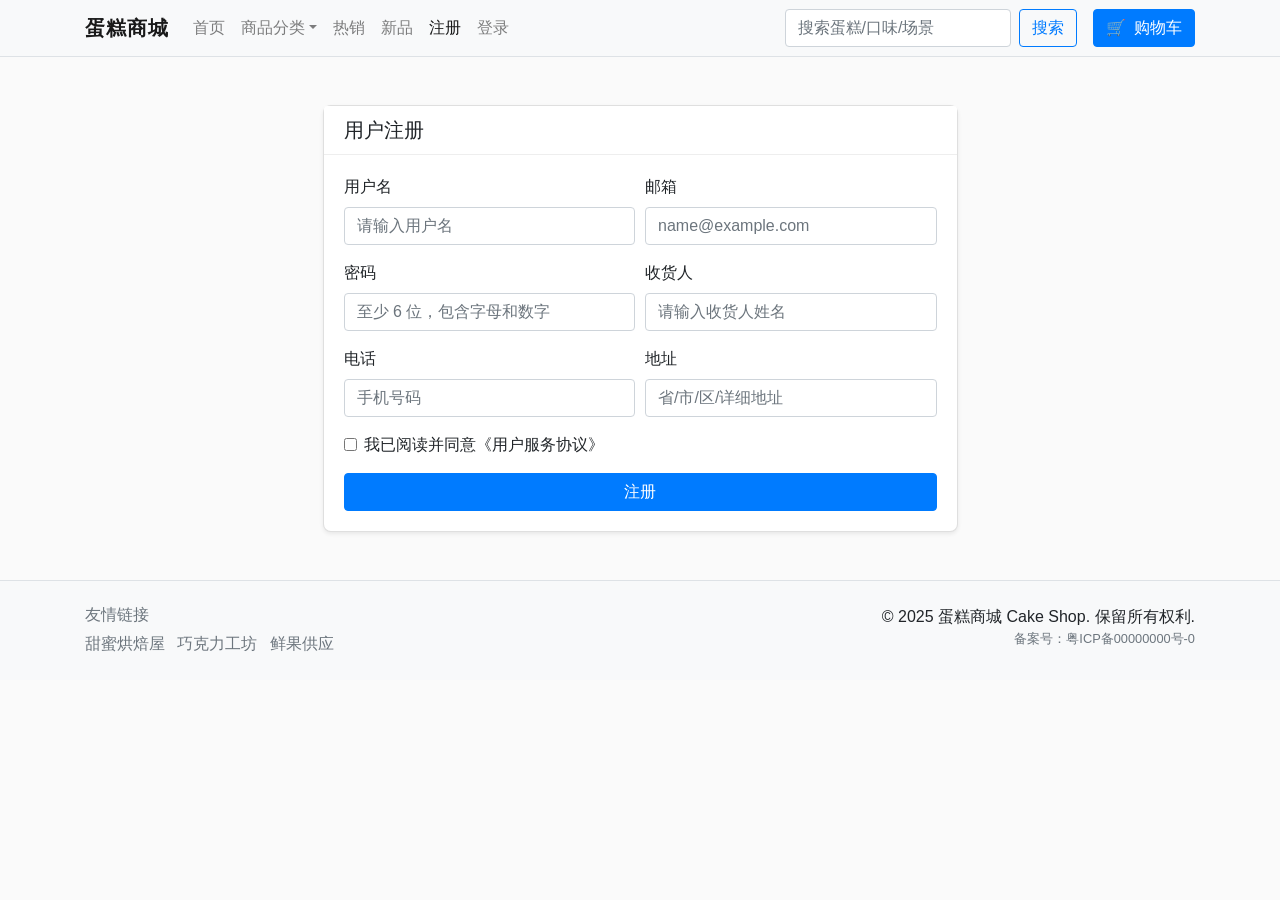
==== register.html @ 141420f1 "feat: Add cake shop registration page with validation Co-authored-by: 2045000854 <2045000854@qq.com>" ====
<!DOCTYPE html>
<html lang="zh-CN">
<head>
    <meta charset="UTF-8" />
    <meta name="viewport" content="width=device-width, initial-scale=1, shrink-to-fit=no" />
    <title>蛋糕商城 - 用户注册</title>
    <!-- Bootstrap 4 CSS -->
    <link rel="stylesheet" href="https://cdn.jsdelivr.net/npm/bootstrap@4.6.2/dist/css/bootstrap.min.css" integrity="sha384-xOolHFLEh07PJGoPkLv1IbcEPTNtaed2xpHsD9ESMhqIYd0nLMwNLD69Npy4HI+N" crossorigin="anonymous">
    <link rel="stylesheet" href="assets/css/styles.css" />
</head>
<body>
    <!-- 顶部导航栏 -->
    <nav class="navbar navbar-expand-lg navbar-light bg-light border-bottom">
        <div class="container">
            <a class="navbar-brand font-weight-bold" href="#">蛋糕商城</a>
            <button class="navbar-toggler" type="button" data-toggle="collapse" data-target="#mainNavbar" aria-controls="mainNavbar" aria-expanded="false" aria-label="Toggle navigation">
                <span class="navbar-toggler-icon"></span>
            </button>

            <div class="collapse navbar-collapse" id="mainNavbar">
                <ul class="navbar-nav mr-auto">
                    <li class="nav-item"><a class="nav-link" href="#">首页</a></li>
                    <li class="nav-item dropdown">
                        <a class="nav-link dropdown-toggle" href="#" id="categoriesDropdown" role="button" data-toggle="dropdown" aria-haspopup="true" aria-expanded="false">商品分类</a>
                        <div class="dropdown-menu" aria-labelledby="categoriesDropdown">
                            <a class="dropdown-item" href="#">生日蛋糕</a>
                            <a class="dropdown-item" href="#">芝士蛋糕</a>
                            <a class="dropdown-item" href="#">慕斯蛋糕</a>
                            <div class="dropdown-divider"></div>
                            <a class="dropdown-item" href="#">更多分类</a>
                        </div>
                    </li>
                    <li class="nav-item"><a class="nav-link" href="#">热销</a></li>
                    <li class="nav-item"><a class="nav-link" href="#">新品</a></li>
                    <li class="nav-item active"><a class="nav-link" href="#">注册</a></li>
                    <li class="nav-item"><a class="nav-link" href="#">登录</a></li>
                </ul>

                <!-- 搜索与购物车入口 -->
                <form class="form-inline my-2 my-lg-0 mr-3" onsubmit="return false;">
                    <input class="form-control mr-sm-2" type="search" placeholder="搜索蛋糕/口味/场景" aria-label="Search">
                    <button class="btn btn-outline-primary my-2 my-sm-0" type="submit">搜索</button>
                </form>
                <a href="#" class="btn btn-primary">
                    <span class="mr-1">🛒</span> 购物车
                </a>
            </div>
        </div>
    </nav>

    <!-- 主体注册表单 -->
    <main class="py-5">
        <div class="container">
            <div class="row justify-content-center">
                <div class="col-lg-8 col-xl-7">
                    <div class="card shadow-sm">
                        <div class="card-header bg-white">
                            <h5 class="mb-0">用户注册</h5>
                        </div>
                        <div class="card-body">
                            <form id="registerForm" novalidate>
                                <div class="form-row">
                                    <div class="form-group col-md-6">
                                        <label for="username">用户名</label>
                                        <input type="text" class="form-control" id="username" name="username" placeholder="请输入用户名" required>
                                        <div class="invalid-feedback">用户名为 3-16 个字符（字母/数字/下划线）。</div>
                                    </div>
                                    <div class="form-group col-md-6">
                                        <label for="email">邮箱</label>
                                        <input type="email" class="form-control" id="email" name="email" placeholder="name@example.com" required>
                                        <div class="invalid-feedback">请输入有效的邮箱地址。</div>
                                    </div>
                                </div>

                                <div class="form-row">
                                    <div class="form-group col-md-6">
                                        <label for="password">密码</label>
                                        <input type="password" class="form-control" id="password" name="password" placeholder="至少 6 位，包含字母和数字" required>
                                        <div class="invalid-feedback">密码至少 6 位，并包含字母和数字。</div>
                                    </div>
                                    <div class="form-group col-md-6">
                                        <label for="receiver">收货人</label>
                                        <input type="text" class="form-control" id="receiver" name="receiver" placeholder="请输入收货人姓名" required>
                                        <div class="invalid-feedback">请填写收货人姓名。</div>
                                    </div>
                                </div>

                                <div class="form-row">
                                    <div class="form-group col-md-6">
                                        <label for="phone">电话</label>
                                        <input type="tel" class="form-control" id="phone" name="phone" placeholder="手机号码" required>
                                        <div class="invalid-feedback">请输入有效的手机号码。</div>
                                    </div>
                                    <div class="form-group col-md-6">
                                        <label for="address">地址</label>
                                        <input type="text" class="form-control" id="address" name="address" placeholder="省/市/区/详细地址" required>
                                        <div class="invalid-feedback">请填写详细地址。</div>
                                    </div>
                                </div>

                                <div class="form-group form-check">
                                    <input type="checkbox" class="form-check-input" id="agree" required>
                                    <label class="form-check-label" for="agree">我已阅读并同意《用户服务协议》</label>
                                    <div class="invalid-feedback">请先阅读并同意服务协议。</div>
                                </div>

                                <button type="submit" class="btn btn-primary btn-block">注册</button>
                            </form>
                        </div>
                    </div>
                </div>
            </div>
        </div>
    </main>

    <!-- 页脚 -->
    <footer class="border-top py-4 bg-light">
        <div class="container">
            <div class="row">
                <div class="col-md-6 mb-3 mb-md-0">
                    <h6 class="text-uppercase text-muted">友情链接</h6>
                    <ul class="list-inline mb-0">
                        <li class="list-inline-item"><a href="#">甜蜜烘焙屋</a></li>
                        <li class="list-inline-item"><a href="#">巧克力工坊</a></li>
                        <li class="list-inline-item"><a href="#">鲜果供应</a></li>
                    </ul>
                </div>
                <div class="col-md-6 text-md-right">
                    <div>© 2025 蛋糕商城 Cake Shop. 保留所有权利.</div>
                    <div class="small text-muted">备案号：粤ICP备00000000号-0</div>
                </div>
            </div>
        </div>
    </footer>

    <!-- JS: jQuery + Popper + Bootstrap 4 -->
    <script src="https://cdn.jsdelivr.net/npm/jquery@3.5.1/dist/jquery.slim.min.js" integrity="sha384-DfXdz2htPH0lsSSs5nCTpuj/zy4C+OGpamoFVy38MVBnE+IbbVYUew+OrCXaRkfj" crossorigin="anonymous"></script>
    <script src="https://cdn.jsdelivr.net/npm/popper.js@1.16.1/dist/umd/popper.min.js" integrity="sha384-9/reFTGAW83EW2RDu2S0VKaIzap3H66lZH81PoYlFhbGU+6BZp6G7niu735Sk7lN" crossorigin="anonymous"></script>
    <script src="https://cdn.jsdelivr.net/npm/bootstrap@4.6.2/dist/js/bootstrap.min.js" integrity="sha384-+YQ4/9IY1SwEJvG1J8a1G1zEoZK0s8AjtKq6HgMHpmYF1l38aZ9spY+FctfKZ3c3" crossorigin="anonymous"></script>
    <script src="assets/js/validation.js"></script>
</body>
</html>
---- assets/css/styles.css ----
/* 基础微调 */
body {
  background-color: #fafafa;
}

.navbar-brand {
  letter-spacing: 1px;
}

/* 表单卡片阴影与间距 */
.card {
  border-radius: 0.5rem;
}

.card-header {
  border-bottom: 1px solid #eee;
}

/* 页脚样式 */
footer a {
  color: #6c757d;
}

footer a:hover {
  color: #343a40;
  text-decoration: none;
}

/* 自定义校验状态样式微调 */
.was-validated .form-control:invalid, .form-control.is-invalid {
  background-image: none;
}

.was-validated .form-control:valid, .form-control.is-valid {
  background-image: none;
}
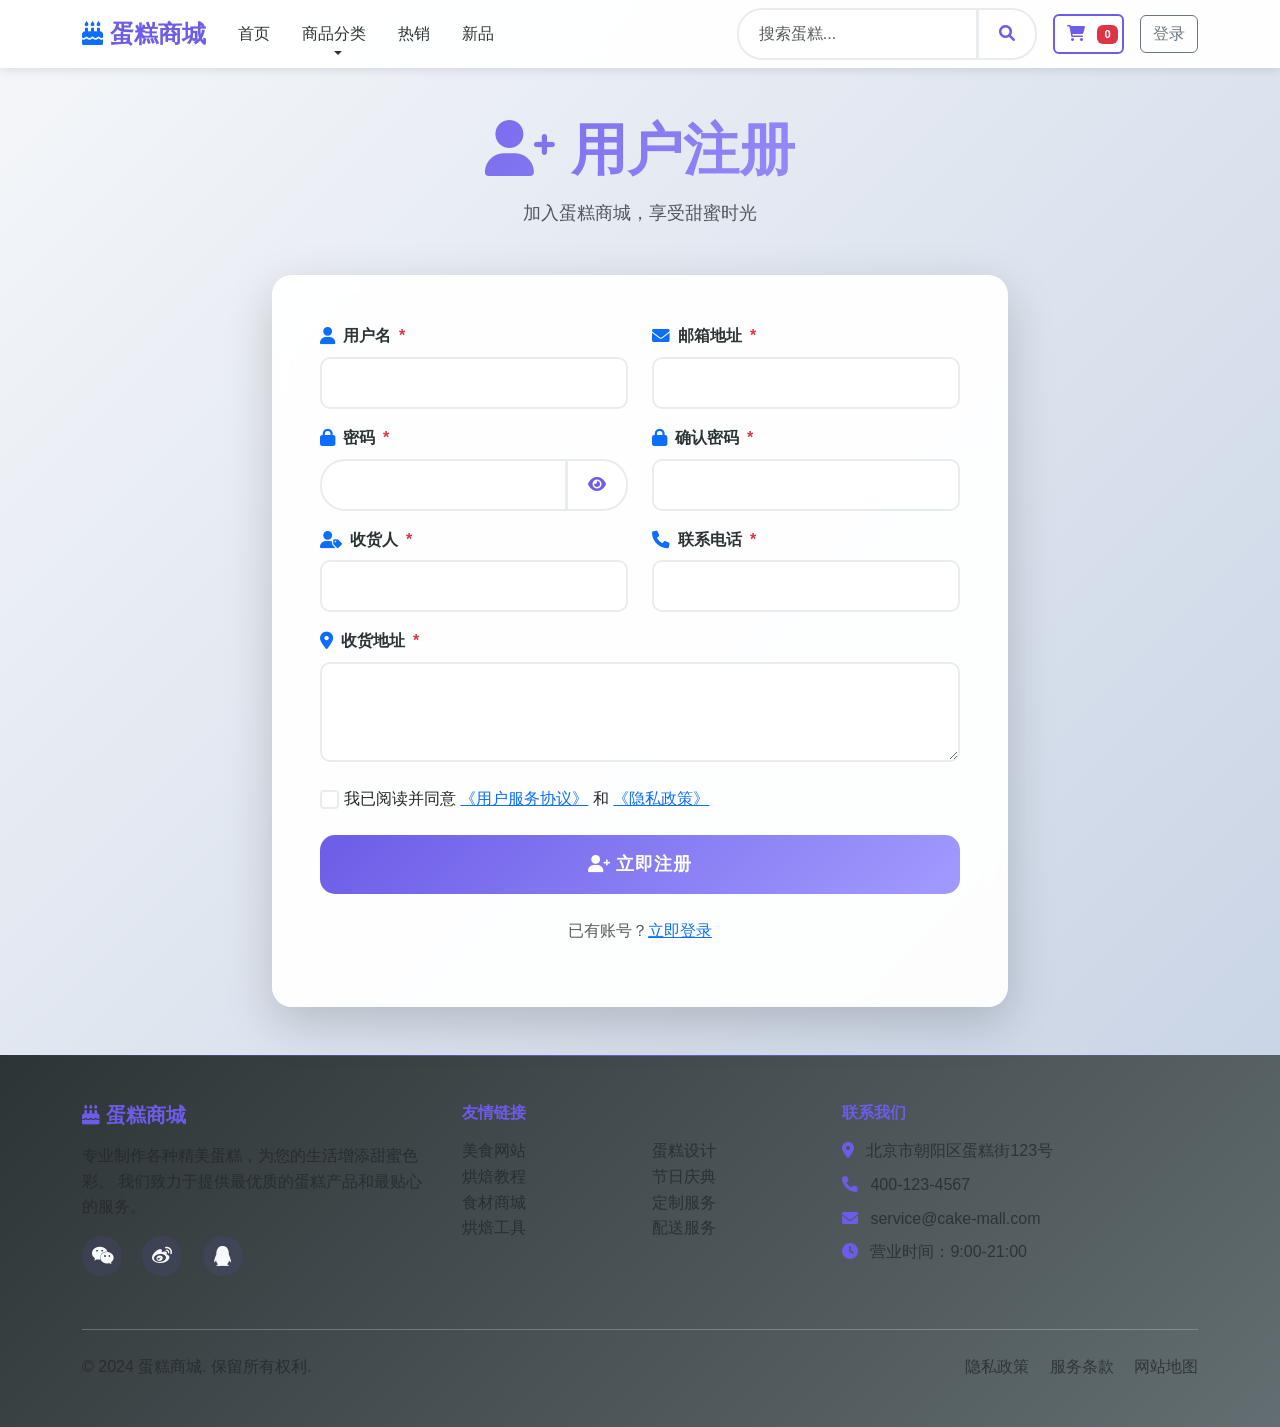
==== commit a8c1122b: "feat: Add cake shop user registration page Co-authored-by: 2045000854 <2045000854@qq.com>" ====
--- a/register.html
+++ b/register.html
@@ -1,112 +1,214 @@
 <!DOCTYPE html>
 <html lang="zh-CN">
 <head>
-    <meta charset="UTF-8" />
-    <meta name="viewport" content="width=device-width, initial-scale=1, shrink-to-fit=no" />
+    <meta charset="UTF-8">
+    <meta name="viewport" content="width=device-width, initial-scale=1.0">
     <title>蛋糕商城 - 用户注册</title>
-    <!-- Bootstrap 4 CSS -->
-    <link rel="stylesheet" href="https://cdn.jsdelivr.net/npm/bootstrap@4.6.2/dist/css/bootstrap.min.css" integrity="sha384-xOolHFLEh07PJGoPkLv1IbcEPTNtaed2xpHsD9ESMhqIYd0nLMwNLD69Npy4HI+N" crossorigin="anonymous">
-    <link rel="stylesheet" href="assets/css/styles.css" />
+    <!-- Bootstrap CSS -->
+    <link href="https://cdn.jsdelivr.net/npm/bootstrap@5.3.0/dist/css/bootstrap.min.css" rel="stylesheet">
+    <!-- Font Awesome 图标 -->
+    <link rel="stylesheet" href="https://cdnjs.cloudflare.com/ajax/libs/font-awesome/6.0.0/css/all.min.css">
+    <!-- 自定义CSS -->
+    <link rel="stylesheet" href="styles.css">
 </head>
 <body>
-    <!-- 顶部导航栏 -->
-    <nav class="navbar navbar-expand-lg navbar-light bg-light border-bottom">
+    <!-- 导航栏 -->
+    <nav class="navbar navbar-expand-lg navbar-light bg-light sticky-top">
         <div class="container">
-            <a class="navbar-brand font-weight-bold" href="#">蛋糕商城</a>
-            <button class="navbar-toggler" type="button" data-toggle="collapse" data-target="#mainNavbar" aria-controls="mainNavbar" aria-expanded="false" aria-label="Toggle navigation">
+            <!-- 品牌Logo -->
+            <a class="navbar-brand" href="index.html">
+                <i class="fas fa-birthday-cake text-primary"></i>
+                <span class="fw-bold">蛋糕商城</span>
+            </a>
+            
+            <!-- 移动端菜单按钮 -->
+            <button class="navbar-toggler" type="button" data-bs-toggle="collapse" data-bs-target="#navbarNav">
                 <span class="navbar-toggler-icon"></span>
             </button>
-
-            <div class="collapse navbar-collapse" id="mainNavbar">
-                <ul class="navbar-nav mr-auto">
-                    <li class="nav-item"><a class="nav-link" href="#">首页</a></li>
+            
+            <!-- 导航菜单 -->
+            <div class="collapse navbar-collapse" id="navbarNav">
+                <ul class="navbar-nav me-auto">
+                    <li class="nav-item">
+                        <a class="nav-link" href="index.html">首页</a>
+                    </li>
                     <li class="nav-item dropdown">
-                        <a class="nav-link dropdown-toggle" href="#" id="categoriesDropdown" role="button" data-toggle="dropdown" aria-haspopup="true" aria-expanded="false">商品分类</a>
-                        <div class="dropdown-menu" aria-labelledby="categoriesDropdown">
-                            <a class="dropdown-item" href="#">生日蛋糕</a>
-                            <a class="dropdown-item" href="#">芝士蛋糕</a>
-                            <a class="dropdown-item" href="#">慕斯蛋糕</a>
-                            <div class="dropdown-divider"></div>
-                            <a class="dropdown-item" href="#">更多分类</a>
-                        </div>
+                        <a class="nav-link dropdown-toggle" href="#" data-bs-toggle="dropdown" aria-expanded="false">
+                            商品分类
+                        </a>
+                        <ul class="dropdown-menu">
+                            <li><a class="dropdown-item" href="#">生日蛋糕</a></li>
+                            <li><a class="dropdown-item" href="#">婚礼蛋糕</a></li>
+                            <li><a class="dropdown-item" href="#">儿童蛋糕</a></li>
+                            <li><a class="dropdown-item" href="#">节日蛋糕</a></li>
+                        </ul>
                     </li>
-                    <li class="nav-item"><a class="nav-link" href="#">热销</a></li>
-                    <li class="nav-item"><a class="nav-link" href="#">新品</a></li>
-                    <li class="nav-item active"><a class="nav-link" href="#">注册</a></li>
-                    <li class="nav-item"><a class="nav-link" href="#">登录</a></li>
+                    <li class="nav-item">
+                        <a class="nav-link" href="hot.html">热销</a>
+                    </li>
+                    <li class="nav-item">
+                        <a class="nav-link" href="new.html">新品</a>
+                    </li>
                 </ul>
-
-                <!-- 搜索与购物车入口 -->
-                <form class="form-inline my-2 my-lg-0 mr-3" onsubmit="return false;">
-                    <input class="form-control mr-sm-2" type="search" placeholder="搜索蛋糕/口味/场景" aria-label="Search">
-                    <button class="btn btn-outline-primary my-2 my-sm-0" type="submit">搜索</button>
-                </form>
-                <a href="#" class="btn btn-primary">
-                    <span class="mr-1">🛒</span> 购物车
-                </a>
+                
+                <!-- 搜索框和购物车 -->
+                <div class="d-flex align-items-center">
+                    <div class="input-group me-3" style="width: 300px;">
+                        <input type="text" class="form-control" placeholder="搜索蛋糕...">
+                        <button class="btn btn-outline-primary" type="button">
+                            <i class="fas fa-search"></i>
+                        </button>
+                    </div>
+                    <a href="cart.html" class="btn btn-outline-primary me-3">
+                        <i class="fas fa-shopping-cart"></i>
+                        <span class="badge bg-danger">0</span>
+                    </a>
+                    <a href="login.html" class="btn btn-outline-secondary">登录</a>
+                </div>
             </div>
         </div>
     </nav>
 
-    <!-- 主体注册表单 -->
-    <main class="py-5">
-        <div class="container">
-            <div class="row justify-content-center">
-                <div class="col-lg-8 col-xl-7">
-                    <div class="card shadow-sm">
-                        <div class="card-header bg-white">
-                            <h5 class="mb-0">用户注册</h5>
-                        </div>
-                        <div class="card-body">
-                            <form id="registerForm" novalidate>
-                                <div class="form-row">
-                                    <div class="form-group col-md-6">
-                                        <label for="username">用户名</label>
-                                        <input type="text" class="form-control" id="username" name="username" placeholder="请输入用户名" required>
-                                        <div class="invalid-feedback">用户名为 3-16 个字符（字母/数字/下划线）。</div>
-                                    </div>
-                                    <div class="form-group col-md-6">
-                                        <label for="email">邮箱</label>
-                                        <input type="email" class="form-control" id="email" name="email" placeholder="name@example.com" required>
-                                        <div class="invalid-feedback">请输入有效的邮箱地址。</div>
-                                    </div>
-                                </div>
-
-                                <div class="form-row">
-                                    <div class="form-group col-md-6">
-                                        <label for="password">密码</label>
-                                        <input type="password" class="form-control" id="password" name="password" placeholder="至少 6 位，包含字母和数字" required>
-                                        <div class="invalid-feedback">密码至少 6 位，并包含字母和数字。</div>
-                                    </div>
-                                    <div class="form-group col-md-6">
-                                        <label for="receiver">收货人</label>
-                                        <input type="text" class="form-control" id="receiver" name="receiver" placeholder="请输入收货人姓名" required>
-                                        <div class="invalid-feedback">请填写收货人姓名。</div>
-                                    </div>
-                                </div>
-
-                                <div class="form-row">
-                                    <div class="form-group col-md-6">
-                                        <label for="phone">电话</label>
-                                        <input type="tel" class="form-control" id="phone" name="phone" placeholder="手机号码" required>
-                                        <div class="invalid-feedback">请输入有效的手机号码。</div>
-                                    </div>
-                                    <div class="form-group col-md-6">
-                                        <label for="address">地址</label>
-                                        <input type="text" class="form-control" id="address" name="address" placeholder="省/市/区/详细地址" required>
-                                        <div class="invalid-feedback">请填写详细地址。</div>
-                                    </div>
-                                </div>
-
-                                <div class="form-group form-check">
-                                    <input type="checkbox" class="form-check-input" id="agree" required>
-                                    <label class="form-check-label" for="agree">我已阅读并同意《用户服务协议》</label>
-                                    <div class="invalid-feedback">请先阅读并同意服务协议。</div>
-                                </div>
-
-                                <button type="submit" class="btn btn-primary btn-block">注册</button>
-                            </form>
-                        </div>
+    <!-- 主要内容区域 -->
+    <main class="container my-5">
+        <div class="row justify-content-center">
+            <div class="col-lg-8 col-md-10">
+                <!-- 页面标题 -->
+                <div class="text-center mb-5">
+                    <h1 class="display-4 text-primary">
+                        <i class="fas fa-user-plus"></i>
+                        用户注册
+                    </h1>
+                    <p class="lead text-muted">加入蛋糕商城，享受甜蜜时光</p>
+                </div>
+
+                <!-- 注册表单 -->
+                <div class="card shadow-lg">
+                    <div class="card-body p-5">
+                        <form id="registerForm" novalidate>
+                            <div class="row">
+                                <!-- 用户名 -->
+                                <div class="col-md-6 mb-3">
+                                    <label for="username" class="form-label">
+                                        <i class="fas fa-user text-primary"></i>
+                                        用户名 <span class="text-danger">*</span>
+                                    </label>
+                                    <input type="text" class="form-control" id="username" name="username" required>
+                                    <div class="invalid-feedback">
+                                        请输入有效的用户名
+                                    </div>
+                                </div>
+
+                                <!-- 邮箱 -->
+                                <div class="col-md-6 mb-3">
+                                    <label for="email" class="form-label">
+                                        <i class="fas fa-envelope text-primary"></i>
+                                        邮箱地址 <span class="text-danger">*</span>
+                                    </label>
+                                    <input type="email" class="form-control" id="email" name="email" required>
+                                    <div class="invalid-feedback">
+                                        请输入有效的邮箱地址
+                                    </div>
+                                </div>
+                            </div>
+
+                            <div class="row">
+                                <!-- 密码 -->
+                                <div class="col-md-6 mb-3">
+                                    <label for="password" class="form-label">
+                                        <i class="fas fa-lock text-primary"></i>
+                                        密码 <span class="text-danger">*</span>
+                                    </label>
+                                    <div class="input-group">
+                                        <input type="password" class="form-control" id="password" name="password" required>
+                                        <button class="btn btn-outline-secondary" type="button" id="togglePassword">
+                                            <i class="fas fa-eye"></i>
+                                        </button>
+                                    </div>
+                                    <div class="invalid-feedback">
+                                        密码长度至少8位，包含字母和数字
+                                    </div>
+                                </div>
+
+                                <!-- 确认密码 -->
+                                <div class="col-md-6 mb-3">
+                                    <label for="confirmPassword" class="form-label">
+                                        <i class="fas fa-lock text-primary"></i>
+                                        确认密码 <span class="text-danger">*</span>
+                                    </label>
+                                    <input type="password" class="form-control" id="confirmPassword" name="confirmPassword" required>
+                                    <div class="invalid-feedback">
+                                        两次输入的密码不一致
+                                    </div>
+                                </div>
+                            </div>
+
+                            <div class="row">
+                                <!-- 收货人 -->
+                                <div class="col-md-6 mb-3">
+                                    <label for="receiver" class="form-label">
+                                        <i class="fas fa-user-tag text-primary"></i>
+                                        收货人 <span class="text-danger">*</span>
+                                    </label>
+                                    <input type="text" class="form-control" id="receiver" name="receiver" required>
+                                    <div class="invalid-feedback">
+                                        请输入收货人姓名
+                                    </div>
+                                </div>
+
+                                <!-- 电话 -->
+                                <div class="col-md-6 mb-3">
+                                    <label for="phone" class="form-label">
+                                        <i class="fas fa-phone text-primary"></i>
+                                        联系电话 <span class="text-danger">*</span>
+                                    </label>
+                                    <input type="tel" class="form-control" id="phone" name="phone" required>
+                                    <div class="invalid-feedback">
+                                        请输入有效的手机号码
+                                    </div>
+                                </div>
+                            </div>
+
+                            <!-- 地址 -->
+                            <div class="mb-4">
+                                <label for="address" class="form-label">
+                                    <i class="fas fa-map-marker-alt text-primary"></i>
+                                    收货地址 <span class="text-danger">*</span>
+                                </label>
+                                <textarea class="form-control" id="address" name="address" rows="3" required></textarea>
+                                <div class="invalid-feedback">
+                                    请输入详细的收货地址
+                                </div>
+                            </div>
+
+                            <!-- 服务条款 -->
+                            <div class="mb-4">
+                                <div class="form-check">
+                                    <input class="form-check-input" type="checkbox" id="agreeTerms" required>
+                                    <label class="form-check-label" for="agreeTerms">
+                                        我已阅读并同意 <a href="#" class="text-primary">《用户服务协议》</a> 和 <a href="#" class="text-primary">《隐私政策》</a>
+                                    </label>
+                                    <div class="invalid-feedback">
+                                        请同意服务条款
+                                    </div>
+                                </div>
+                            </div>
+
+                            <!-- 提交按钮 -->
+                            <div class="d-grid gap-2">
+                                <button type="submit" class="btn btn-primary btn-lg">
+                                    <i class="fas fa-user-plus"></i>
+                                    立即注册
+                                </button>
+                            </div>
+
+                            <!-- 登录链接 -->
+                            <div class="text-center mt-4">
+                                <p class="text-muted">
+                                    已有账号？<a href="login.html" class="text-primary">立即登录</a>
+                                </p>
+                            </div>
+                        </form>
                     </div>
                 </div>
             </div>
@@ -114,30 +216,95 @@
     </main>
 
     <!-- 页脚 -->
-    <footer class="border-top py-4 bg-light">
+    <footer class="bg-dark text-light py-5 mt-5">
         <div class="container">
             <div class="row">
-                <div class="col-md-6 mb-3 mb-md-0">
-                    <h6 class="text-uppercase text-muted">友情链接</h6>
-                    <ul class="list-inline mb-0">
-                        <li class="list-inline-item"><a href="#">甜蜜烘焙屋</a></li>
-                        <li class="list-inline-item"><a href="#">巧克力工坊</a></li>
-                        <li class="list-inline-item"><a href="#">鲜果供应</a></li>
+                <!-- 公司信息 -->
+                <div class="col-lg-4 mb-4">
+                    <h5 class="text-primary mb-3">
+                        <i class="fas fa-birthday-cake"></i>
+                        蛋糕商城
+                    </h5>
+                    <p class="text-muted">
+                        专业制作各种精美蛋糕，为您的生活增添甜蜜色彩。
+                        我们致力于提供最优质的蛋糕产品和最贴心的服务。
+                    </p>
+                    <div class="social-links">
+                        <a href="#" class="text-light me-3"><i class="fab fa-weixin fa-lg"></i></a>
+                        <a href="#" class="text-light me-3"><i class="fab fa-weibo fa-lg"></i></a>
+                        <a href="#" class="text-light me-3"><i class="fab fa-qq fa-lg"></i></a>
+                    </div>
+                </div>
+
+                <!-- 友情链接 -->
+                <div class="col-lg-4 mb-4">
+                    <h6 class="text-primary mb-3">友情链接</h6>
+                    <div class="row">
+                        <div class="col-6">
+                            <ul class="list-unstyled">
+                                <li><a href="#" class="text-muted text-decoration-none">美食网站</a></li>
+                                <li><a href="#" class="text-muted text-decoration-none">烘焙教程</a></li>
+                                <li><a href="#" class="text-muted text-decoration-none">食材商城</a></li>
+                                <li><a href="#" class="text-muted text-decoration-none">烘焙工具</a></li>
+                            </ul>
+                        </div>
+                        <div class="col-6">
+                            <ul class="list-unstyled">
+                                <li><a href="#" class="text-muted text-decoration-none">蛋糕设计</a></li>
+                                <li><a href="#" class="text-muted text-decoration-none">节日庆典</a></li>
+                                <li><a href="#" class="text-muted text-decoration-none">定制服务</a></li>
+                                <li><a href="#" class="text-muted text-decoration-none">配送服务</a></li>
+                            </ul>
+                        </div>
+                    </div>
+                </div>
+
+                <!-- 联系信息 -->
+                <div class="col-lg-4 mb-4">
+                    <h6 class="text-primary mb-3">联系我们</h6>
+                    <ul class="list-unstyled text-muted">
+                        <li class="mb-2">
+                            <i class="fas fa-map-marker-alt text-primary me-2"></i>
+                            北京市朝阳区蛋糕街123号
+                        </li>
+                        <li class="mb-2">
+                            <i class="fas fa-phone text-primary me-2"></i>
+                            400-123-4567
+                        </li>
+                        <li class="mb-2">
+                            <i class="fas fa-envelope text-primary me-2"></i>
+                            service@cake-mall.com
+                        </li>
+                        <li class="mb-2">
+                            <i class="fas fa-clock text-primary me-2"></i>
+                            营业时间：9:00-21:00
+                        </li>
                     </ul>
                 </div>
-                <div class="col-md-6 text-md-right">
-                    <div>© 2025 蛋糕商城 Cake Shop. 保留所有权利.</div>
-                    <div class="small text-muted">备案号：粤ICP备00000000号-0</div>
+            </div>
+
+            <!-- 版权信息 -->
+            <hr class="my-4">
+            <div class="row align-items-center">
+                <div class="col-md-6">
+                    <p class="text-muted mb-0">
+                        &copy; 2024 蛋糕商城. 保留所有权利.
+                    </p>
+                </div>
+                <div class="col-md-6 text-md-end">
+                    <p class="text-muted mb-0">
+                        <a href="#" class="text-muted text-decoration-none me-3">隐私政策</a>
+                        <a href="#" class="text-muted text-decoration-none me-3">服务条款</a>
+                        <a href="#" class="text-muted text-decoration-none">网站地图</a>
+                    </p>
                 </div>
             </div>
         </div>
     </footer>
 
-    <!-- JS: jQuery + Popper + Bootstrap 4 -->
-    <script src="https://cdn.jsdelivr.net/npm/jquery@3.5.1/dist/jquery.slim.min.js" integrity="sha384-DfXdz2htPH0lsSSs5nCTpuj/zy4C+OGpamoFVy38MVBnE+IbbVYUew+OrCXaRkfj" crossorigin="anonymous"></script>
-    <script src="https://cdn.jsdelivr.net/npm/popper.js@1.16.1/dist/umd/popper.min.js" integrity="sha384-9/reFTGAW83EW2RDu2S0VKaIzap3H66lZH81PoYlFhbGU+6BZp6G7niu735Sk7lN" crossorigin="anonymous"></script>
-    <script src="https://cdn.jsdelivr.net/npm/bootstrap@4.6.2/dist/js/bootstrap.min.js" integrity="sha384-+YQ4/9IY1SwEJvG1J8a1G1zEoZK0s8AjtKq6HgMHpmYF1l38aZ9spY+FctfKZ3c3" crossorigin="anonymous"></script>
-    <script src="assets/js/validation.js"></script>
+    <!-- Bootstrap JS -->
+    <script src="https://cdn.jsdelivr.net/npm/bootstrap@5.3.0/dist/js/bootstrap.bundle.min.js"></script>
+    <!-- 自定义JavaScript -->
+    <script src="script.js"></script>
 </body>
-</html>
-
+</html>
--- a/styles.css
+++ b/styles.css
@@ -0,0 +1,477 @@
+/* 全局样式 */
+* {
+    margin: 0;
+    padding: 0;
+    box-sizing: border-box;
+}
+
+body {
+    font-family: 'Microsoft YaHei', 'PingFang SC', 'Helvetica Neue', Arial, sans-serif;
+    line-height: 1.6;
+    color: #333;
+    background: linear-gradient(135deg, #f5f7fa 0%, #c3cfe2 100%);
+    min-height: 100vh;
+}
+
+/* 导航栏样式 */
+.navbar {
+    box-shadow: 0 2px 10px rgba(0, 0, 0, 0.1);
+    background: rgba(255, 255, 255, 0.95) !important;
+    backdrop-filter: blur(10px);
+}
+
+.navbar-brand {
+    font-size: 1.5rem;
+    font-weight: 700;
+    color: #6c5ce7 !important;
+    text-decoration: none;
+    transition: all 0.3s ease;
+}
+
+.navbar-brand:hover {
+    transform: scale(1.05);
+    color: #5a4fcf !important;
+}
+
+.navbar-nav .nav-link {
+    font-weight: 500;
+    color: #2d3436 !important;
+    padding: 0.5rem 1rem !important;
+    transition: all 0.3s ease;
+    position: relative;
+}
+
+.navbar-nav .nav-link:hover {
+    color: #6c5ce7 !important;
+    transform: translateY(-2px);
+}
+
+.navbar-nav .nav-link::after {
+    content: '';
+    position: absolute;
+    width: 0;
+    height: 2px;
+    bottom: 0;
+    left: 50%;
+    background: linear-gradient(90deg, #6c5ce7, #a29bfe);
+    transition: all 0.3s ease;
+    transform: translateX(-50%);
+}
+
+.navbar-nav .nav-link:hover::after {
+    width: 80%;
+}
+
+/* 下拉菜单样式 */
+.dropdown-menu {
+    border: none;
+    box-shadow: 0 10px 30px rgba(0, 0, 0, 0.1);
+    border-radius: 10px;
+    padding: 0.5rem 0;
+    margin-top: 0.5rem;
+    background: rgba(255, 255, 255, 0.95);
+    backdrop-filter: blur(10px);
+}
+
+.dropdown-item {
+    padding: 0.75rem 1.5rem;
+    color: #2d3436;
+    transition: all 0.3s ease;
+    border-radius: 5px;
+    margin: 0 0.5rem;
+}
+
+.dropdown-item:hover {
+    background: linear-gradient(90deg, #6c5ce7, #a29bfe);
+    color: white;
+    transform: translateX(5px);
+}
+
+/* 搜索框样式 */
+.input-group .form-control {
+    border-radius: 25px 0 0 25px;
+    border: 2px solid #e9ecef;
+    padding: 0.75rem 1.25rem;
+    transition: all 0.3s ease;
+}
+
+.input-group .form-control:focus {
+    border-color: #6c5ce7;
+    box-shadow: 0 0 0 0.2rem rgba(108, 92, 231, 0.25);
+}
+
+.input-group .btn {
+    border-radius: 0 25px 25px 0;
+    border: 2px solid #6c5ce7;
+    background: linear-gradient(90deg, #6c5ce7, #a29bfe);
+    color: white;
+    padding: 0.75rem 1.25rem;
+    transition: all 0.3s ease;
+}
+
+.input-group .btn:hover {
+    transform: scale(1.05);
+    box-shadow: 0 5px 15px rgba(108, 92, 231, 0.3);
+}
+
+/* 购物车按钮样式 */
+.btn-outline-primary {
+    border: 2px solid #6c5ce7;
+    color: #6c5ce7;
+    font-weight: 500;
+    transition: all 0.3s ease;
+    position: relative;
+    overflow: hidden;
+}
+
+.btn-outline-primary:hover {
+    background: linear-gradient(90deg, #6c5ce7, #a29bfe);
+    border-color: #6c5ce7;
+    color: white;
+    transform: translateY(-2px);
+    box-shadow: 0 5px 15px rgba(108, 92, 231, 0.3);
+}
+
+.badge {
+    position: absolute;
+    top: -8px;
+    right: -8px;
+    font-size: 0.7rem;
+    animation: pulse 2s infinite;
+}
+
+@keyframes pulse {
+    0% { transform: scale(1); }
+    50% { transform: scale(1.1); }
+    100% { transform: scale(1); }
+}
+
+/* 主要内容区域 */
+main {
+    position: relative;
+    z-index: 1;
+}
+
+/* 页面标题样式 */
+.display-4 {
+    background: linear-gradient(135deg, #6c5ce7, #a29bfe);
+    -webkit-background-clip: text;
+    -webkit-text-fill-color: transparent;
+    background-clip: text;
+    font-weight: 700;
+    margin-bottom: 1rem;
+}
+
+.lead {
+    color: #636e72;
+    font-size: 1.1rem;
+}
+
+/* 卡片样式 */
+.card {
+    border: none;
+    border-radius: 20px;
+    background: rgba(255, 255, 255, 0.95);
+    backdrop-filter: blur(10px);
+    transition: all 0.3s ease;
+}
+
+.card:hover {
+    transform: translateY(-5px);
+    box-shadow: 0 20px 40px rgba(0, 0, 0, 0.1);
+}
+
+/* 表单样式 */
+.form-label {
+    font-weight: 600;
+    color: #2d3436;
+    margin-bottom: 0.5rem;
+    display: flex;
+    align-items: center;
+    gap: 0.5rem;
+}
+
+.form-label i {
+    font-size: 1.1rem;
+}
+
+.form-control {
+    border: 2px solid #e9ecef;
+    border-radius: 10px;
+    padding: 0.75rem 1rem;
+    font-size: 1rem;
+    transition: all 0.3s ease;
+    background: rgba(255, 255, 255, 0.8);
+}
+
+.form-control:focus {
+    border-color: #6c5ce7;
+    box-shadow: 0 0 0 0.2rem rgba(108, 92, 231, 0.25);
+    background: white;
+    transform: translateY(-2px);
+}
+
+.form-control.is-invalid {
+    border-color: #e74c3c;
+    box-shadow: 0 0 0 0.2rem rgba(231, 76, 60, 0.25);
+}
+
+.form-control.is-valid {
+    border-color: #27ae60;
+    box-shadow: 0 0 0 0.2rem rgba(39, 174, 96, 0.25);
+}
+
+/* 密码显示/隐藏按钮 */
+.input-group .btn {
+    border: 2px solid #e9ecef;
+    background: white;
+    color: #6c5ce7;
+    transition: all 0.3s ease;
+}
+
+.input-group .btn:hover {
+    background: #6c5ce7;
+    color: white;
+    border-color: #6c5ce7;
+}
+
+/* 复选框样式 */
+.form-check-input {
+    width: 1.2rem;
+    height: 1.2rem;
+    border: 2px solid #e9ecef;
+    border-radius: 5px;
+    transition: all 0.3s ease;
+}
+
+.form-check-input:checked {
+    background-color: #6c5ce7;
+    border-color: #6c5ce7;
+}
+
+.form-check-input:focus {
+    box-shadow: 0 0 0 0.2rem rgba(108, 92, 231, 0.25);
+}
+
+/* 提交按钮样式 */
+.btn-primary {
+    background: linear-gradient(135deg, #6c5ce7, #a29bfe);
+    border: none;
+    border-radius: 15px;
+    padding: 1rem 2rem;
+    font-size: 1.1rem;
+    font-weight: 600;
+    text-transform: uppercase;
+    letter-spacing: 1px;
+    transition: all 0.3s ease;
+    position: relative;
+    overflow: hidden;
+}
+
+.btn-primary::before {
+    content: '';
+    position: absolute;
+    top: 0;
+    left: -100%;
+    width: 100%;
+    height: 100%;
+    background: linear-gradient(90deg, transparent, rgba(255, 255, 255, 0.3), transparent);
+    transition: left 0.5s ease;
+}
+
+.btn-primary:hover::before {
+    left: 100%;
+}
+
+.btn-primary:hover {
+    transform: translateY(-3px);
+    box-shadow: 0 10px 25px rgba(108, 92, 231, 0.4);
+}
+
+.btn-primary:active {
+    transform: translateY(-1px);
+}
+
+/* 页脚样式 */
+footer {
+    background: linear-gradient(135deg, #2d3436, #636e72) !important;
+    position: relative;
+    overflow: hidden;
+}
+
+footer::before {
+    content: '';
+    position: absolute;
+    top: 0;
+    left: 0;
+    right: 0;
+    height: 1px;
+    background: linear-gradient(90deg, transparent, #6c5ce7, transparent);
+}
+
+footer h5, footer h6 {
+    color: #6c5ce7 !important;
+    font-weight: 700;
+    margin-bottom: 1rem;
+}
+
+footer .text-primary {
+    color: #6c5ce7 !important;
+}
+
+footer a {
+    transition: all 0.3s ease;
+    position: relative;
+}
+
+footer a:hover {
+    color: #a29bfe !important;
+    transform: translateX(5px);
+}
+
+footer a::after {
+    content: '';
+    position: absolute;
+    width: 0;
+    height: 1px;
+    bottom: -2px;
+    left: 0;
+    background: #6c5ce7;
+    transition: width 0.3s ease;
+}
+
+footer a:hover::after {
+    width: 100%;
+}
+
+.social-links a {
+    display: inline-block;
+    width: 40px;
+    height: 40px;
+    line-height: 40px;
+    text-align: center;
+    border-radius: 50%;
+    background: rgba(108, 92, 231, 0.1);
+    transition: all 0.3s ease;
+    margin-right: 0.5rem;
+}
+
+.social-links a:hover {
+    background: #6c5ce7;
+    color: white !important;
+    transform: translateY(-3px) rotate(360deg);
+}
+
+/* 响应式设计 */
+@media (max-width: 768px) {
+    .navbar-brand {
+        font-size: 1.2rem;
+    }
+    
+    .input-group {
+        width: 100% !important;
+        margin-bottom: 1rem;
+    }
+    
+    .display-4 {
+        font-size: 2rem;
+    }
+    
+    .card-body {
+        padding: 2rem !important;
+    }
+    
+    .btn-primary {
+        padding: 0.8rem 1.5rem;
+        font-size: 1rem;
+    }
+}
+
+@media (max-width: 576px) {
+    .container {
+        padding: 0 1rem;
+    }
+    
+    .card-body {
+        padding: 1.5rem !important;
+    }
+    
+    .form-control {
+        font-size: 0.9rem;
+    }
+}
+
+/* 动画效果 */
+@keyframes fadeInUp {
+    from {
+        opacity: 0;
+        transform: translateY(30px);
+    }
+    to {
+        opacity: 1;
+        transform: translateY(0);
+    }
+}
+
+.card {
+    animation: fadeInUp 0.6s ease-out;
+}
+
+/* 加载动画 */
+.btn-primary.loading {
+    position: relative;
+    color: transparent;
+}
+
+.btn-primary.loading::after {
+    content: '';
+    position: absolute;
+    width: 20px;
+    height: 20px;
+    top: 50%;
+    left: 50%;
+    margin-left: -10px;
+    margin-top: -10px;
+    border: 2px solid transparent;
+    border-top: 2px solid white;
+    border-radius: 50%;
+    animation: spin 1s linear infinite;
+}
+
+@keyframes spin {
+    0% { transform: rotate(0deg); }
+    100% { transform: rotate(360deg); }
+}
+
+/* 成功提示样式 */
+.alert-success {
+    background: linear-gradient(135deg, #00b894, #00cec9);
+    border: none;
+    color: white;
+    border-radius: 10px;
+    padding: 1rem 1.5rem;
+    margin-bottom: 1rem;
+    animation: slideInDown 0.5s ease-out;
+}
+
+@keyframes slideInDown {
+    from {
+        opacity: 0;
+        transform: translateY(-20px);
+    }
+    to {
+        opacity: 1;
+        transform: translateY(0);
+    }
+}
+
+/* 错误提示样式 */
+.alert-danger {
+    background: linear-gradient(135deg, #e74c3c, #c0392b);
+    border: none;
+    color: white;
+    border-radius: 10px;
+    padding: 1rem 1.5rem;
+    margin-bottom: 1rem;
+    animation: slideInDown 0.5s ease-out;
+}
